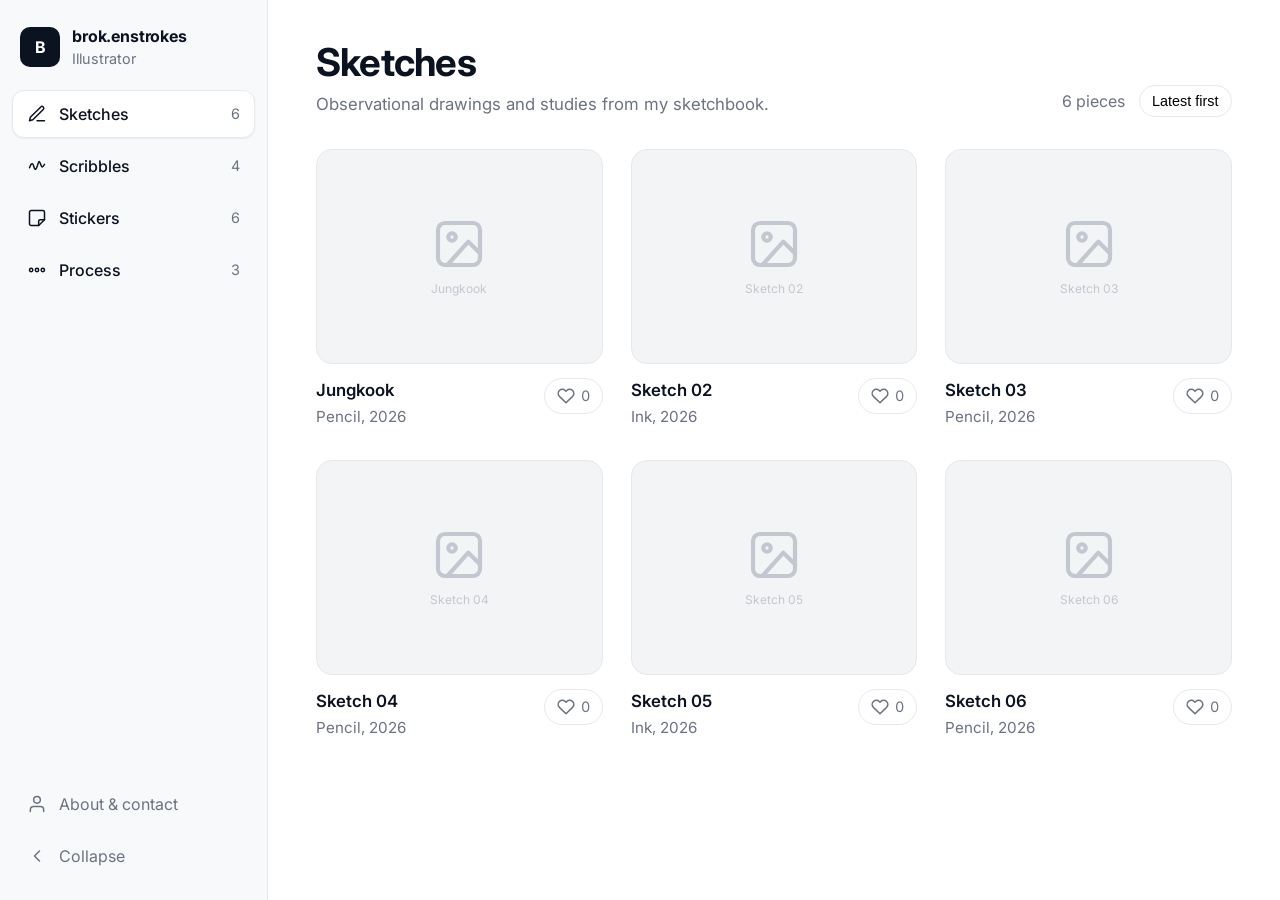
==== index.html @ 6dcabef1 "Add files via upload" ====
<!doctype html>
<html lang="en">
<head>
  <meta charset="utf-8">
  <meta name="viewport" content="width=device-width, initial-scale=1">
  <title>brok.enstrokes — Portfolio</title>
  <meta name="description" content="Sketches, scribbles, stickers and process by brok.enstrokes, illustrator.">
  <link rel="icon" href="data:image/svg+xml,%3Csvg xmlns='http://www.w3.org/2000/svg' viewBox='0 0 32 32'%3E%3Crect width='32' height='32' rx='8' fill='%230b1220'/%3E%3Ctext x='16' y='22.5' font-size='18' font-family='Arial' font-weight='700' text-anchor='middle' fill='white'%3EB%3C/text%3E%3C/svg%3E">
  <link rel="preconnect" href="https://fonts.googleapis.com">
  <link rel="preconnect" href="https://fonts.gstatic.com" crossorigin>
  <link href="https://fonts.googleapis.com/css2?family=Inter:wght@400;500;600;700&display=swap" rel="stylesheet">
  <link rel="stylesheet" href="style.css">
</head>
<body>
  <div class="app" id="app">

    <aside class="sidebar" id="sidebar" aria-label="Site menu">
      <div class="brand">
        <div class="logo" id="logo" aria-hidden="true">B</div>
        <div class="brand-text">
          <div class="brand-name" id="brandName">brok.enstrokes</div>
          <div class="brand-role" id="brandRole">Illustrator</div>
        </div>
      </div>
      <nav class="nav" id="nav" aria-label="Sections"></nav>
      <div class="sidebar-bottom" id="sidebarBottom"></div>
    </aside>

    <div class="scrim" id="scrim"></div>

    <main class="main">
      <header class="mobilebar">
        <button class="icon-btn" id="menuBtn" aria-label="Open menu"></button>
        <span class="mobilebar-name" id="mobileName">brok.enstrokes</span>
      </header>
      <section id="view" class="view" aria-live="polite"></section>
    </main>
  </div>

  <div class="lightbox" id="lightbox" hidden role="dialog" aria-modal="true" aria-label="Image viewer">
    <button class="lb-close" id="lbClose" aria-label="Close">&times;</button>
    <button class="lb-nav lb-prev" id="lbPrev" aria-label="Previous piece">&#8249;</button>
    <figure class="lb-fig">
      <img id="lbImg" alt="">
      <figcaption>
        <div class="lb-text">
          <strong id="lbTitle"></strong>
          <span id="lbMeta"></span>
        </div>
        <button class="like" id="lbLike" type="button" aria-pressed="false" aria-label="Like this piece"></button>
      </figcaption>
    </figure>
    <button class="lb-nav lb-next" id="lbNext" aria-label="Next piece">&#8250;</button>
  </div>

  <div class="toast" id="toast" role="status" aria-live="polite" hidden></div>

  <noscript><p style="padding:24px;font-family:sans-serif">This portfolio needs JavaScript to show the artwork.</p></noscript>

  <script src="config.js"></script>
  <script src="script.js"></script>
</body>
</html>
---- style.css ----
/* brok.enstrokes portfolio — styles
   Colours and sizes live in :root so they are easy to change. */

:root {
  --ink: #0b1220;
  --muted: #6b7280;
  --line: #e6e8ec;
  --bg: #ffffff;
  --side: #f8f9fb;
  --card: #f3f4f6;
  --accent: #ef4444;
  --radius: 16px;
  --side-w: 268px;
  --side-w-collapsed: 76px;
  --shadow: 0 12px 32px rgba(15, 23, 42, 0.12);
  font-family: Inter, system-ui, -apple-system, "Segoe UI", Roboto, Helvetica, Arial, sans-serif;
}

* { box-sizing: border-box; }
[hidden] { display: none !important; }
html { -webkit-text-size-adjust: 100%; }
body {
  margin: 0;
  background: var(--bg);
  color: var(--ink);
  font-size: 16px;
  line-height: 1.5;
  -webkit-font-smoothing: antialiased;
}
button { font: inherit; color: inherit; }
a { color: inherit; }
:focus-visible { outline: 2px solid #3b82f6; outline-offset: 2px; }

/* ---------- Layout ---------- */
.app {
  display: grid;
  grid-template-columns: var(--side-w) 1fr;
  min-height: 100vh;
  transition: grid-template-columns 0.25s ease;
}
.app.collapsed { grid-template-columns: var(--side-w-collapsed) 1fr; }

.sidebar {
  position: sticky;
  top: 0;
  height: 100vh;
  display: flex;
  flex-direction: column;
  padding: 20px 12px;
  background: var(--side);
  border-right: 1px solid var(--line);
  overflow: hidden;
}

.main { min-width: 0; }
.view { padding: 40px 48px 72px; max-width: 1400px; }

/* ---------- Sidebar ---------- */
.brand { display: flex; align-items: center; gap: 12px; padding: 4px 8px 20px; }
.logo {
  flex: none;
  width: 40px; height: 40px;
  display: grid; place-items: center;
  border-radius: 10px;
  background: var(--ink);
  color: #fff;
  font-weight: 700;
}
.brand-text { min-width: 0; }
.brand-name { font-weight: 700; letter-spacing: -0.01em; white-space: nowrap; }
.brand-role { color: var(--muted); font-size: 0.9rem; }

.nav { display: flex; flex-direction: column; gap: 4px; }
.sidebar-bottom { margin-top: auto; display: flex; flex-direction: column; gap: 4px; }

.nav-item {
  display: flex; align-items: center; gap: 12px;
  width: 100%;
  padding: 11px 14px;
  border: 1px solid transparent;
  border-radius: 12px;
  background: none;
  font-weight: 500;
  text-align: left;
  text-decoration: none;
  cursor: pointer;
  white-space: nowrap;
}
.nav-item:hover { background: rgba(15, 23, 42, 0.05); }
.nav-item.active {
  background: #fff;
  border-color: var(--line);
  box-shadow: 0 1px 2px rgba(15, 23, 42, 0.06);
}
.nav-item svg { width: 20px; height: 20px; flex: none; }
.nav-item .badge { margin-left: auto; color: var(--muted); font-weight: 400; font-size: 0.9rem; }
.nav-item.subtle { color: var(--muted); font-weight: 400; }
.nav-item.subtle.active { color: var(--ink); font-weight: 500; }
#collapseBtn svg { transition: transform 0.25s ease; }

.app.collapsed .brand-text,
.app.collapsed .nav-item .label,
.app.collapsed .nav-item .badge { display: none; }
.app.collapsed .nav-item { justify-content: center; padding: 11px 0; }
.app.collapsed .brand { justify-content: center; padding-left: 0; padding-right: 0; }
.app.collapsed #collapseBtn svg { transform: rotate(180deg); }

/* ---------- Page header ---------- */
.page-head {
  display: flex; justify-content: space-between; align-items: flex-end;
  gap: 16px; flex-wrap: wrap;
}
.page-head h1 { margin: 0; font-size: 2.4rem; line-height: 1.15; letter-spacing: -0.02em; }
.blurb { margin: 8px 0 0; color: var(--muted); font-size: 1.05rem; }
.head-tools { display: flex; align-items: center; gap: 14px; color: var(--muted); }
.sort {
  appearance: none;
  padding: 7px 12px;
  border: 1px solid var(--line);
  border-radius: 999px;
  background: #fff;
  font-size: 0.9rem;
  cursor: pointer;
}

/* ---------- Gallery ---------- */
.grid {
  display: grid;
  grid-template-columns: repeat(auto-fill, minmax(260px, 1fr));
  gap: 32px 28px;
  margin-top: 32px;
}
.card { min-width: 0; }

.thumb {
  position: relative;
  display: block;
  width: 100%;
  aspect-ratio: 4 / 3;
  padding: 0;
  border: 1px solid var(--line);
  border-radius: var(--radius);
  background: var(--card);
  overflow: hidden;
  cursor: zoom-in;
  touch-action: manipulation;
  transition: box-shadow 0.2s ease, transform 0.2s ease;
}
.thumb.no-img { cursor: default; }
.card:hover .thumb { box-shadow: var(--shadow); transform: translateY(-2px); }
.thumb img {
  position: absolute; inset: 0;
  width: 100%; height: 100%;
  object-fit: cover;
}
.ph {
  position: absolute; inset: 0;
  display: grid; place-content: center; justify-items: center; gap: 8px;
  color: #c3c7cf; font-size: 0.75rem;
}
.ph svg { width: 56px; height: 56px; }

.card-foot {
  display: flex; align-items: flex-start; justify-content: space-between;
  gap: 12px; margin-top: 14px;
}
.card-info { min-width: 0; }
.card-info h3 { margin: 0; font-size: 1.05rem; font-weight: 600; overflow-wrap: anywhere; }
.card-info p { margin: 2px 0 0; color: var(--muted); font-size: 0.95rem; }

.empty { margin-top: 48px; color: var(--muted); }

/* ---------- Like button ---------- */
.like {
  flex: none;
  display: inline-flex; align-items: center; gap: 6px;
  padding: 6px 12px;
  border: 1px solid var(--line);
  border-radius: 999px;
  background: #fff;
  color: var(--muted);
  font-size: 0.9rem;
  cursor: pointer;
  transition: color 0.15s, border-color 0.15s, background 0.15s;
}
.like:hover { color: var(--accent); border-color: #fecaca; }
.like svg { width: 18px; height: 18px; fill: none; stroke: currentColor; stroke-width: 2; stroke-linecap: round; stroke-linejoin: round; }
.like.on { color: var(--accent); border-color: #fecaca; background: #fff5f5; }
.like.on svg { fill: currentColor; }
.like.pop svg { animation: pop 0.35s ease; }
.like .count { min-width: 1ch; font-variant-numeric: tabular-nums; }

@keyframes pop {
  0% { transform: scale(1); }
  40% { transform: scale(1.4); }
  100% { transform: scale(1); }
}

.burst {
  position: absolute; left: 50%; top: 50%;
  width: 96px; height: 96px; margin: -48px 0 0 -48px;
  color: #fff; fill: currentColor;
  filter: drop-shadow(0 4px 12px rgba(0, 0, 0, 0.35));
  pointer-events: none;
  animation: burst 0.8s ease forwards;
}
@keyframes burst {
  0% { transform: scale(0.3); opacity: 0; }
  25% { transform: scale(1.15); opacity: 1; }
  70% { transform: scale(1); opacity: 1; }
  100% { transform: scale(1.1); opacity: 0; }
}

/* ---------- About ---------- */
.about { max-width: 640px; margin-top: 28px; }
.about p { margin: 0 0 16px; font-size: 1.05rem; white-space: pre-line; }
.contact-list { display: flex; flex-wrap: wrap; gap: 10px; margin-top: 24px; padding: 0; list-style: none; }
.contact-list a {
  display: inline-block;
  padding: 9px 16px;
  border: 1px solid var(--line);
  border-radius: 999px;
  background: #fff;
  text-decoration: none;
  font-weight: 500;
}
.contact-list a:hover { box-shadow: var(--shadow); }

.notice {
  max-width: 560px;
  margin-top: 40px;
  padding: 20px 22px;
  border: 1px solid var(--line);
  border-radius: var(--radius);
  background: var(--side);
}
.notice strong { display: block; margin-bottom: 6px; }

/* ---------- Lightbox ---------- */
.lightbox {
  position: fixed; inset: 0; z-index: 50;
  display: flex; align-items: center; justify-content: center; gap: 12px;
  padding: 24px;
  background: rgba(8, 12, 20, 0.95);
}
.lb-fig { margin: 0; max-width: min(92vw, 1100px); }
.lb-fig img {
  display: block;
  max-width: 100%; max-height: 78vh;
  margin: 0 auto;
  border-radius: 12px;
  background: #fff;
  object-fit: contain;
}
.lb-fig figcaption {
  display: flex; align-items: center; justify-content: space-between; gap: 16px;
  margin-top: 14px; color: #fff;
}
.lb-text { display: flex; flex-direction: column; min-width: 0; }
.lb-text span { color: rgba(255, 255, 255, 0.7); font-size: 0.95rem; }
.lb-close, .lb-nav {
  border: 0; border-radius: 999px;
  background: rgba(255, 255, 255, 0.12);
  color: #fff; cursor: pointer; line-height: 1;
}
.lb-close:hover, .lb-nav:hover { background: rgba(255, 255, 255, 0.22); }
.lb-close { position: absolute; top: 16px; right: 16px; width: 44px; height: 44px; font-size: 28px; }
.lb-nav { flex: none; width: 48px; height: 48px; font-size: 32px; }

/* ---------- Toast ---------- */
.toast {
  position: fixed; left: 50%; bottom: 28px; z-index: 60;
  transform: translateX(-50%);
  max-width: min(92vw, 420px);
  padding: 12px 18px;
  border-radius: 999px;
  background: var(--ink); color: #fff;
  font-size: 0.95rem; text-align: center;
  box-shadow: var(--shadow);
}

/* ---------- Mobile ---------- */
.mobilebar, .scrim { display: none; }
.icon-btn {
  display: grid; place-items: center;
  width: 42px; height: 42px;
  border: 1px solid var(--line); border-radius: 12px;
  background: #fff; cursor: pointer;
}
.icon-btn svg { width: 22px; height: 22px; }

@media (max-width: 820px) {
  .app, .app.collapsed { grid-template-columns: 1fr; }
  .sidebar {
    position: fixed; z-index: 40; left: 0; top: 0;
    width: 284px; max-width: 86vw;
    transform: translateX(-100%);
    transition: transform 0.25s ease;
  }
  .app.menu-open .sidebar { transform: none; }
  .app.menu-open .scrim {
    display: block; position: fixed; inset: 0; z-index: 35;
    background: rgba(8, 12, 20, 0.45);
  }
  /* the desktop "collapsed" look never applies to the phone drawer */
  .app.collapsed .brand-text,
  .app.collapsed .nav-item .label,
  .app.collapsed .nav-item .badge { display: revert; }
  .app.collapsed .nav-item { justify-content: flex-start; padding: 11px 14px; }
  #collapseBtn { display: none; }

  .mobilebar {
    position: sticky; top: 0; z-index: 20;
    display: flex; align-items: center; gap: 12px;
    padding: 10px 16px;
    background: rgba(255, 255, 255, 0.92);
    backdrop-filter: blur(8px);
    border-bottom: 1px solid var(--line);
  }
  .mobilebar-name { font-weight: 700; }
  .view { padding: 24px 16px 56px; }
  .page-head h1 { font-size: 1.9rem; }
  .grid { grid-template-columns: 1fr; gap: 26px; margin-top: 24px; }
  .lb-nav { display: none; }
  .lightbox { padding: 12px; }
}

@media (prefers-reduced-motion: reduce) {
  * { animation-duration: 0.01ms !important; transition-duration: 0.01ms !important; }
}
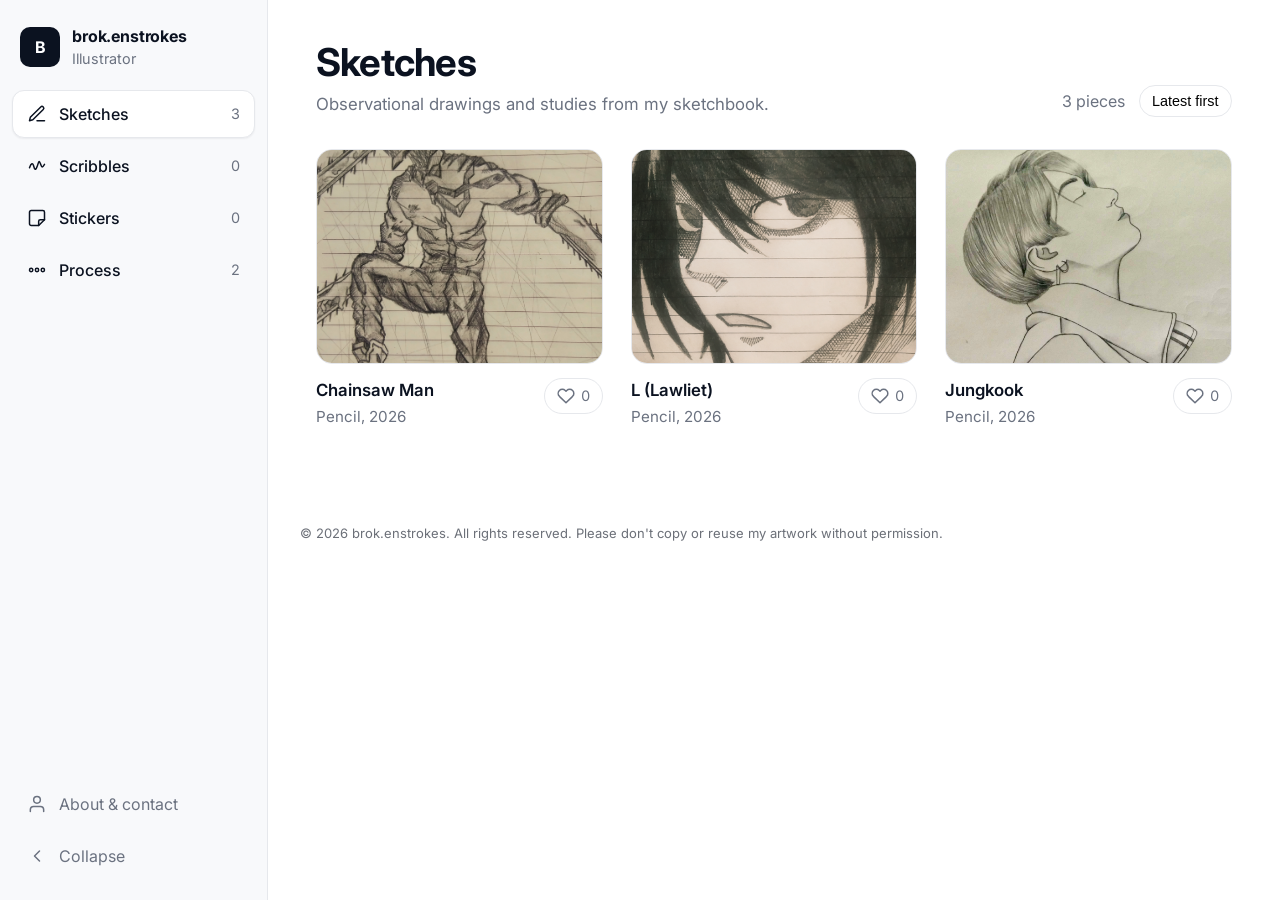
==== commit ed3b3c51: "Add files via upload" ====
--- a/index.html
+++ b/index.html
@@ -34,6 +34,9 @@
         <span class="mobilebar-name" id="mobileName">brok.enstrokes</span>
       </header>
       <section id="view" class="view" aria-live="polite"></section>
+          <footer style="padding:24px 32px;font-size:13px;opacity:.6">
+           &copy; 2026 brok.enstrokes. All rights reserved. Please don't copy or reuse my artwork without permission.
+         </footer>
     </main>
   </div>
 
